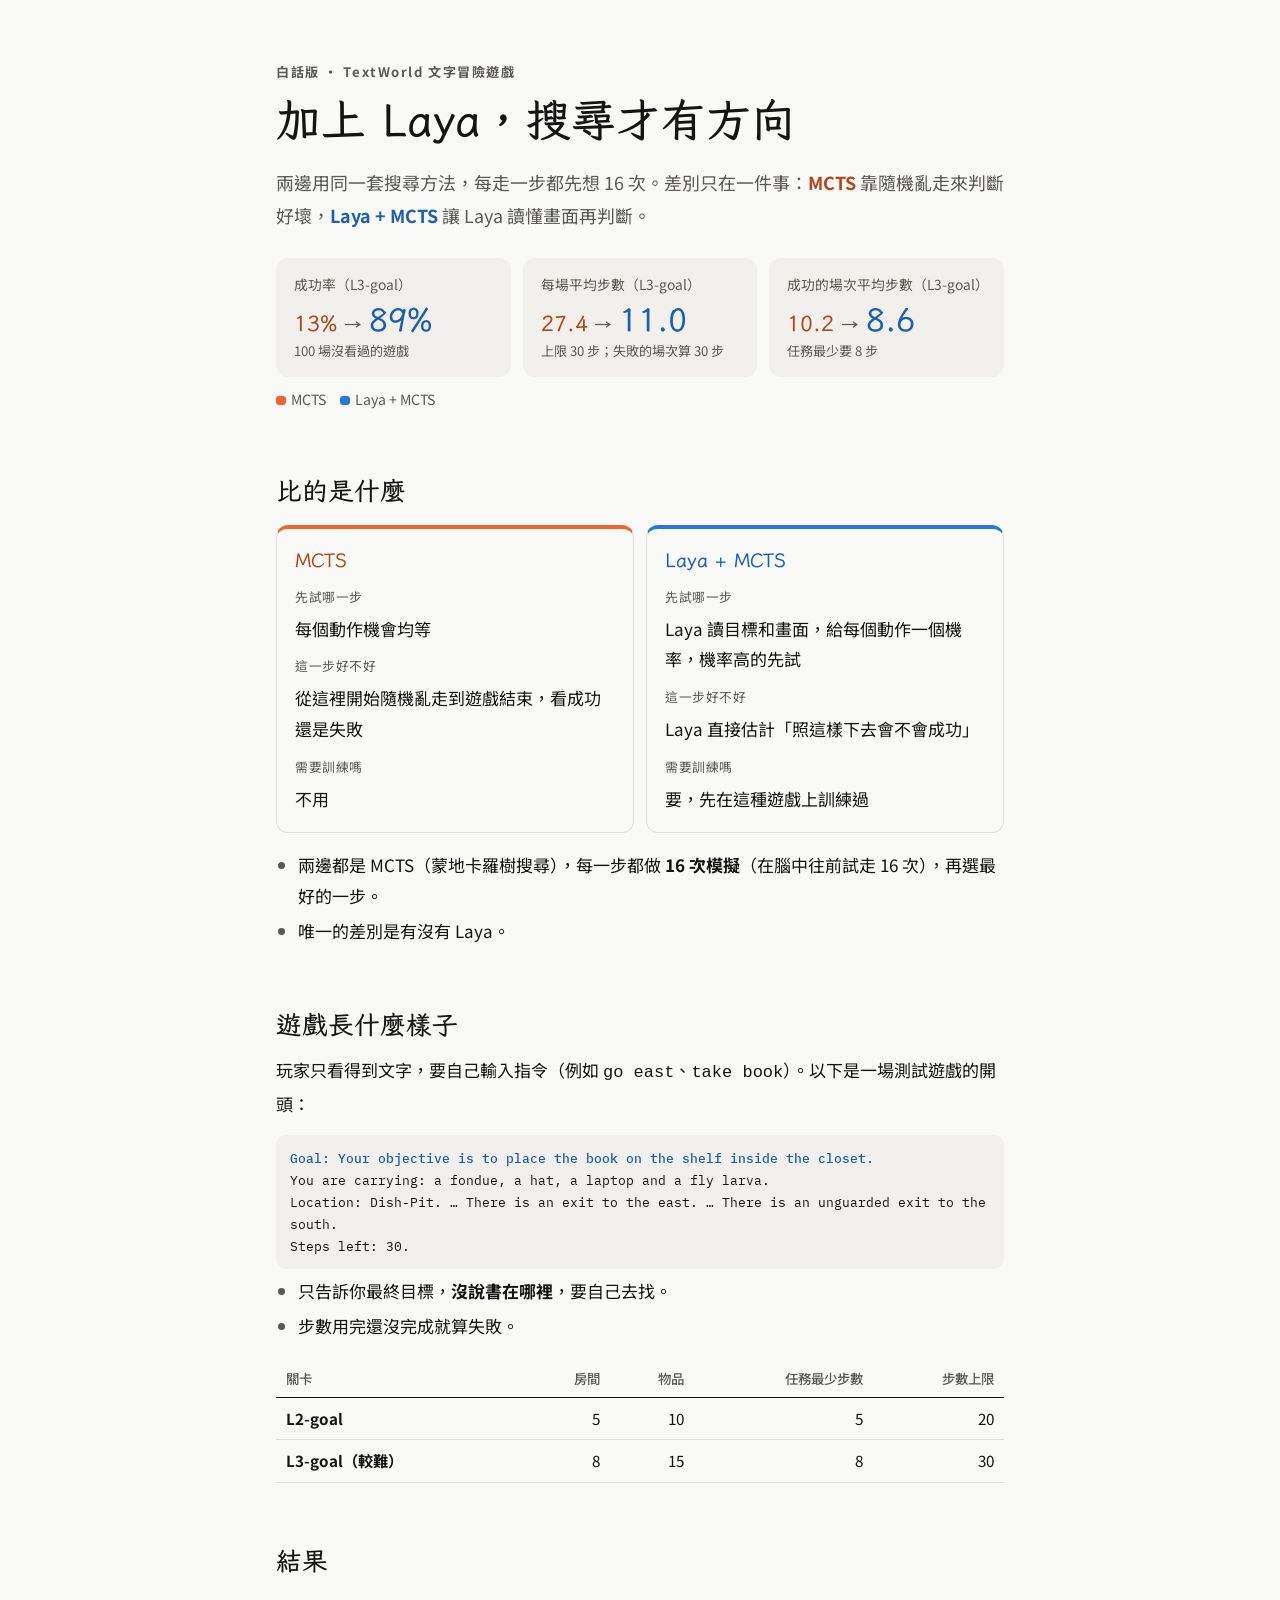
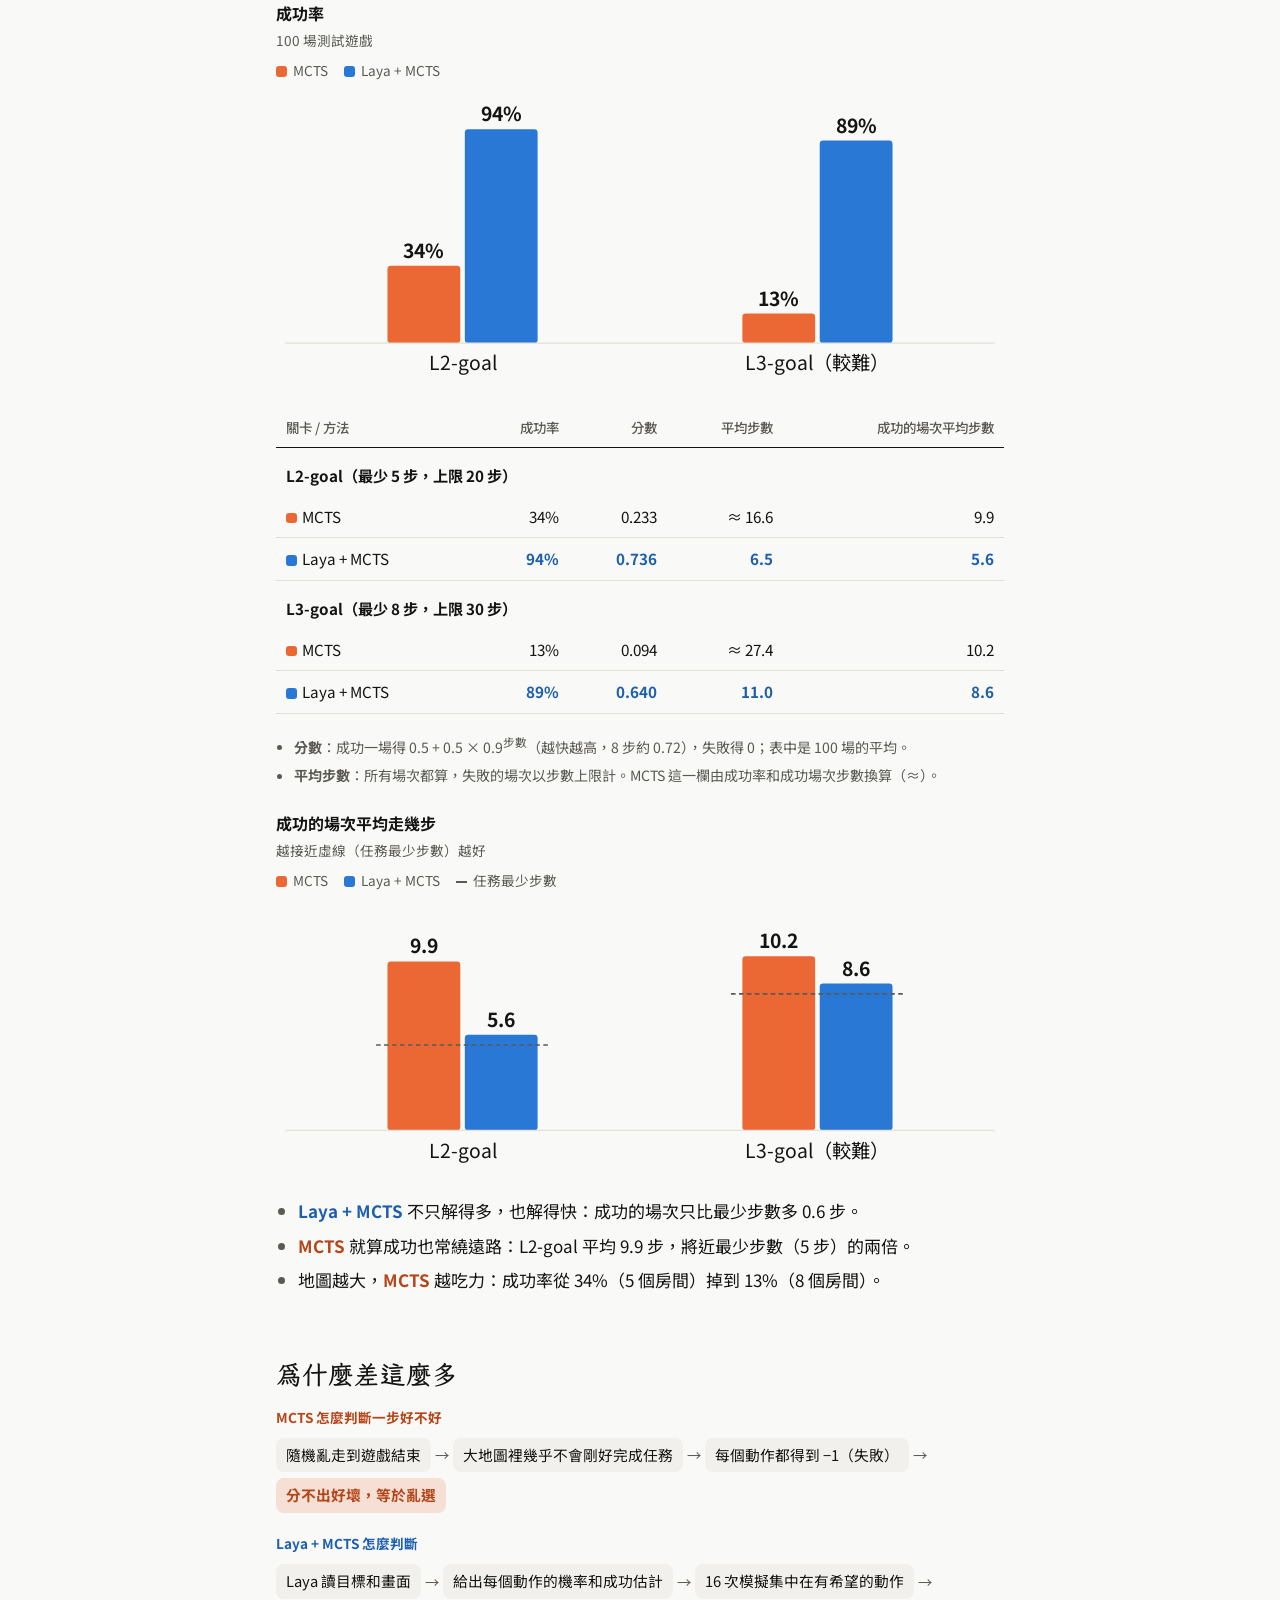
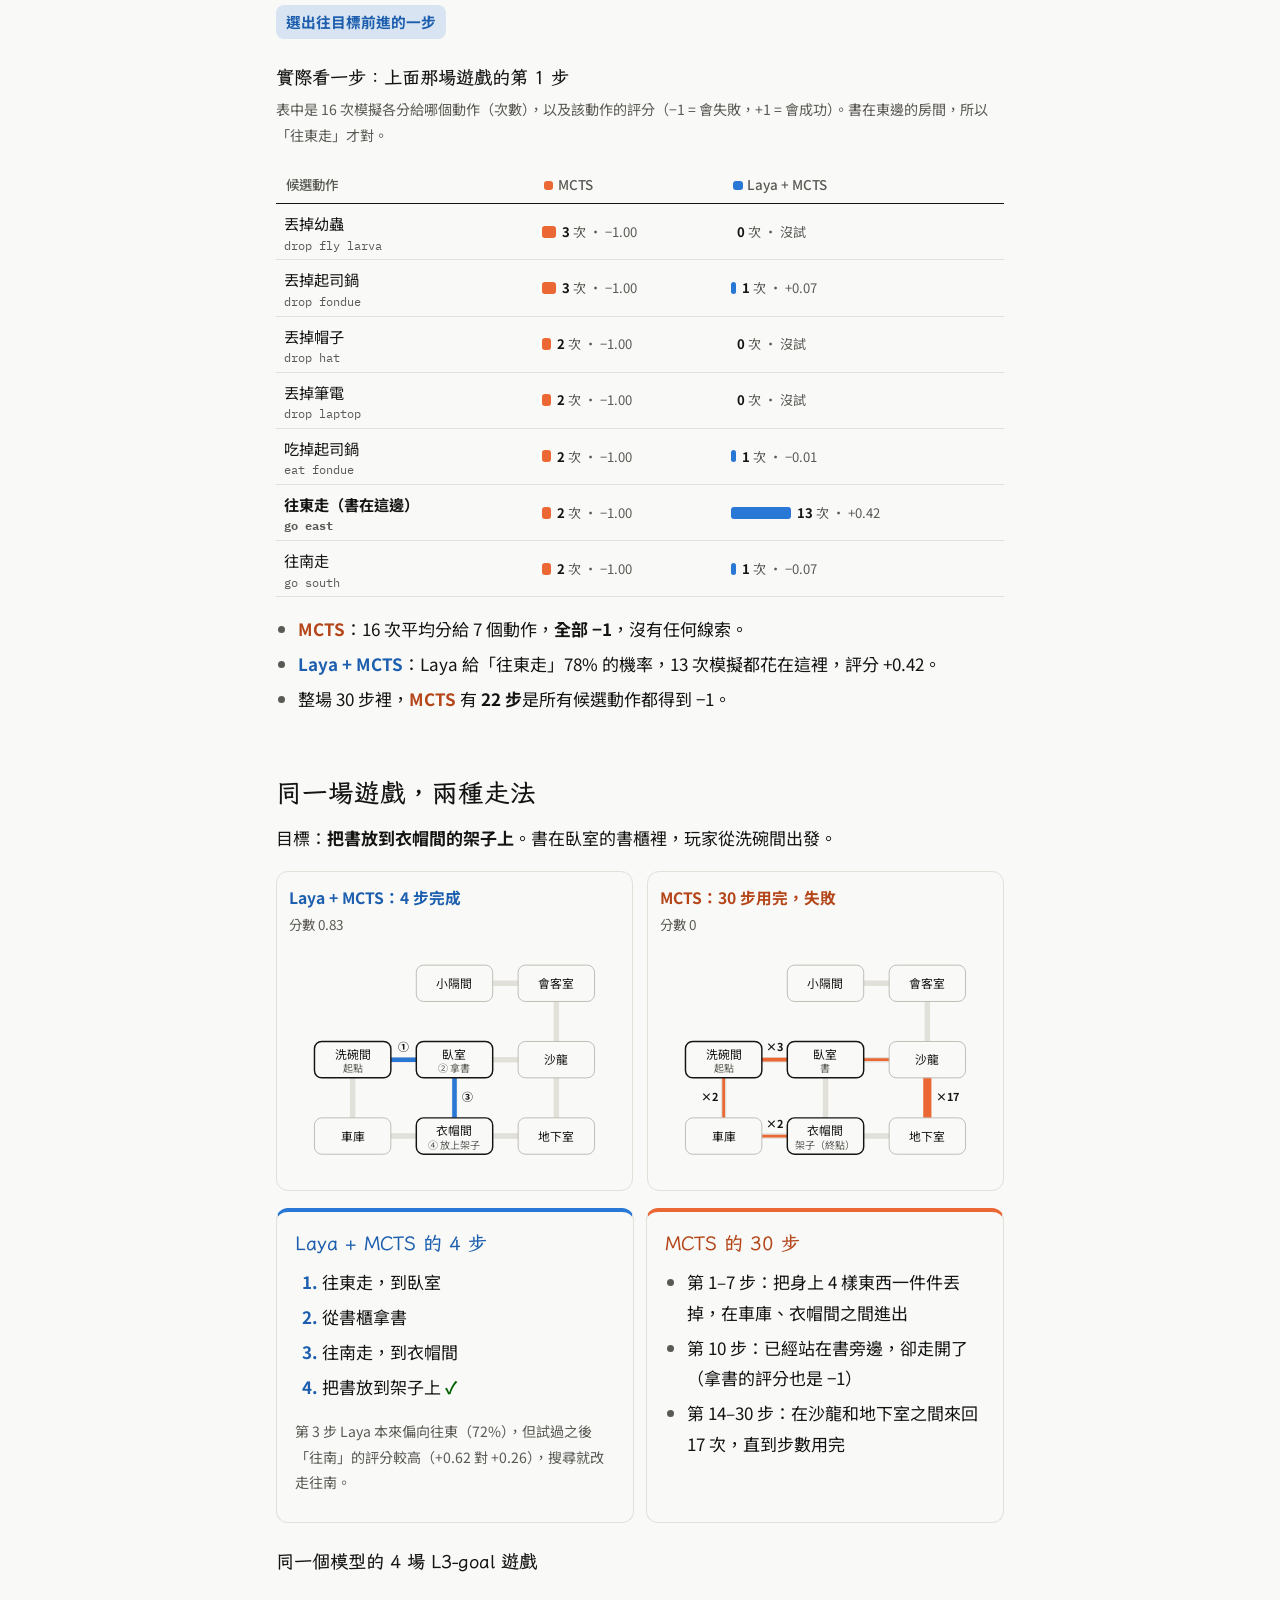
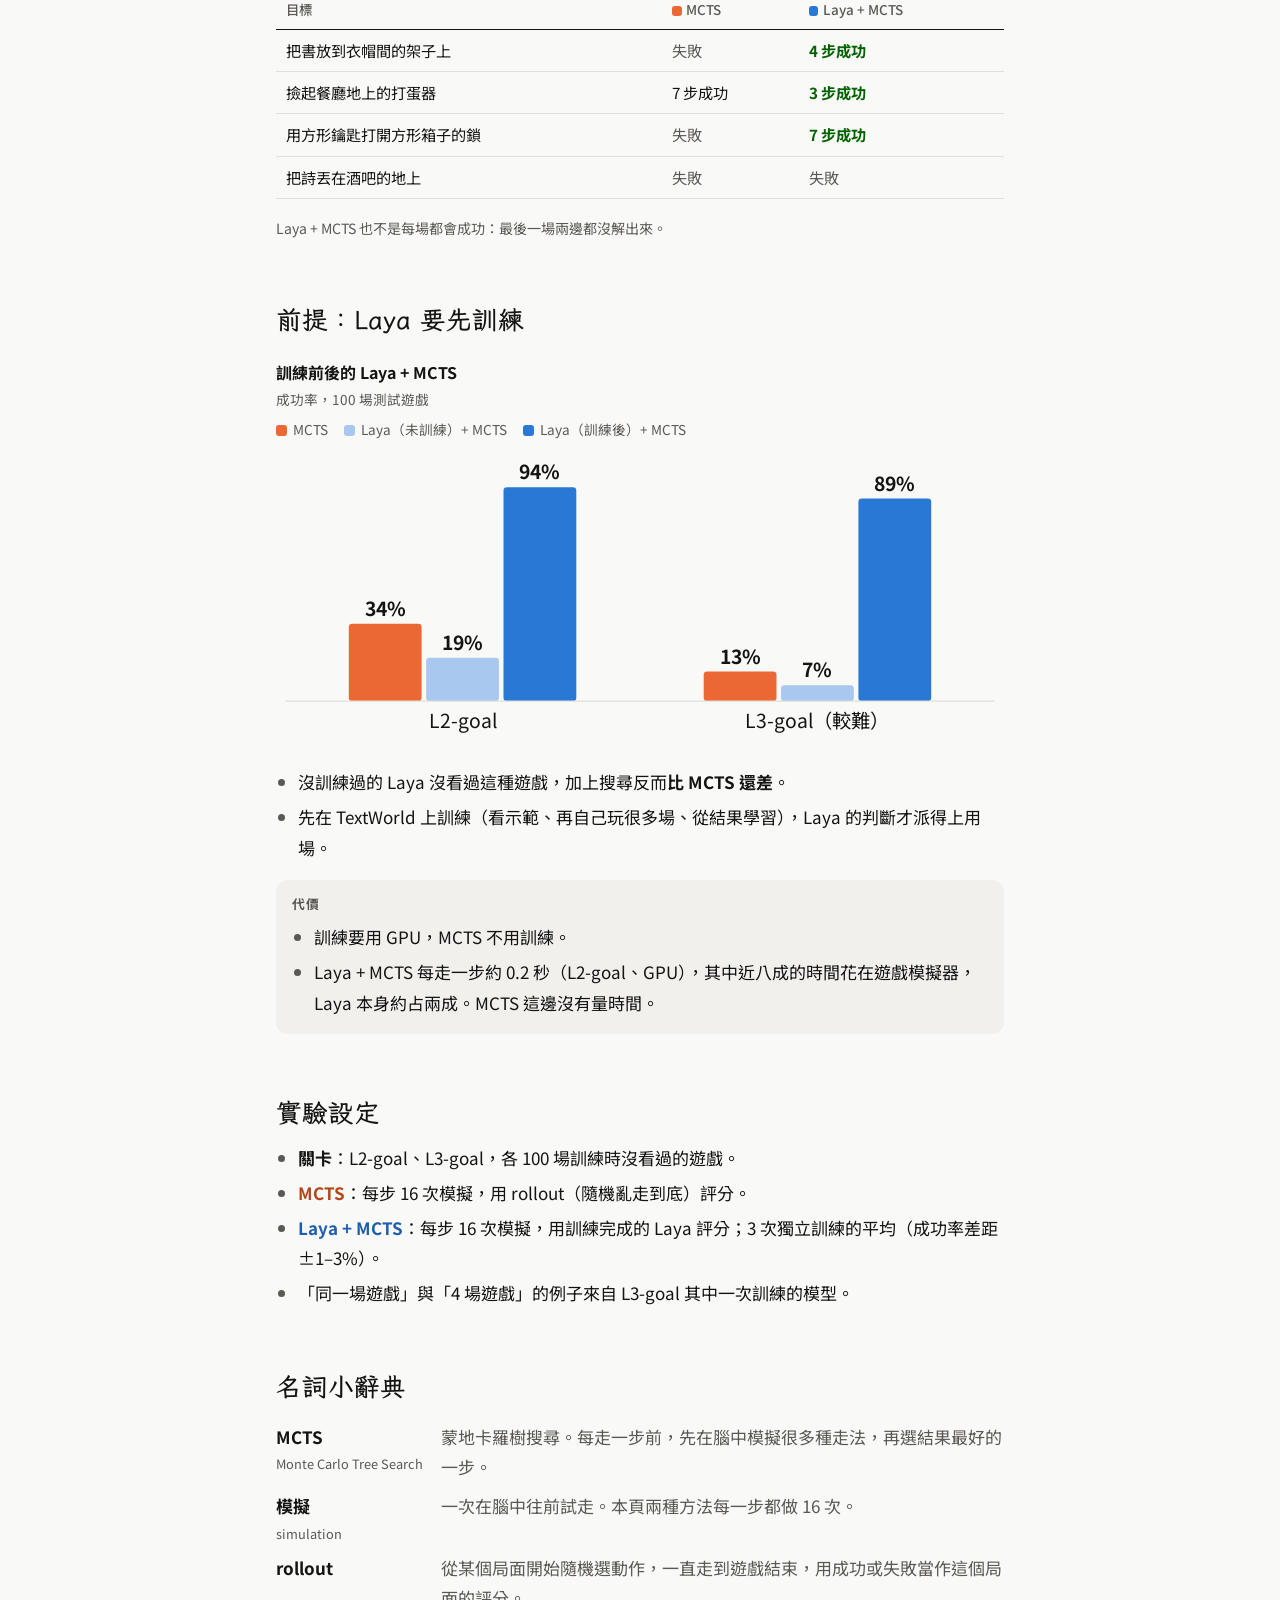
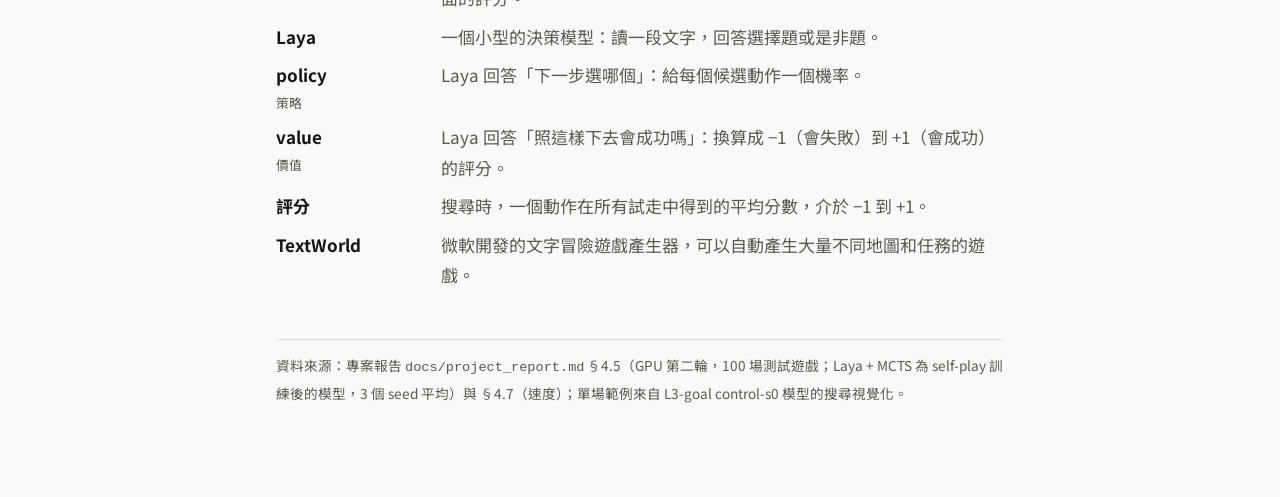
==== docs/report_laya_vs_mcts.html @ 6ad6eefe "Add plain-language HTML report comparing Laya + MCTS with rollout MCTS Co-Authored-By: Claude Opus 5" ====
<!doctype html>
<html lang="zh-Hant">
<head>
<meta charset="utf-8">
<meta name="viewport" content="width=device-width, initial-scale=1, viewport-fit=cover">
</head>
<body>
<title>Laya + MCTS 對 MCTS</title>
<link rel="preconnect" href="https://fonts.googleapis.com">
<link rel="preconnect" href="https://fonts.gstatic.com" crossorigin>
<link rel="stylesheet" href="https://fonts.googleapis.com/css2?family=LXGW+WenKai+TC:wght@400;700&family=Noto+Sans+TC:wght@400;500;700&family=IBM+Plex+Mono:wght@400;500&display=swap">
<style>
/* Layout: one reading column; every section leads with a chart, table or diagram, text kept to short bullets.
   Blue = Laya + MCTS, orange = MCTS (same pairing as the search visualization). */
:root {
  --bg: #f9f9f7;
  --surface: #f1f0ec;
  --fg: #141413;
  --muted: #5a5954;
  --line: #e1e0d9;
  --laya: #2a78d6;
  --laya-ink: #1d5fae;
  --laya-soft: #a9c8ef;
  --mcts: #eb6834;
  --mcts-ink: #b4461a;
  --ctx: #b9b8b0;
  --good: #006300;
  --font-display: "LXGW WenKai TC", "Noto Serif TC", "PingFang TC", serif;
  --font-body: "Noto Sans TC", "PingFang TC", "Microsoft JhengHei", system-ui, sans-serif;
  --font-mono: "IBM Plex Mono", ui-monospace, Menlo, Consolas, monospace;
}
@media (prefers-color-scheme: dark) {
  :root:not([data-theme="light"]) {
    --bg: #121211; --surface: #1d1d1b; --fg: #f2f1ec; --muted: #aeada5; --line: #2e2e2b;
    --laya: #3987e5; --laya-ink: #7fb2f2; --laya-soft: #2d4f7a; --mcts: #d95926; --mcts-ink: #f0905f;
    --ctx: #55544f; --good: #3fbf3f; color-scheme: dark;
  }
}
:root[data-theme="dark"] {
  --bg: #121211; --surface: #1d1d1b; --fg: #f2f1ec; --muted: #aeada5; --line: #2e2e2b;
  --laya: #3987e5; --laya-ink: #7fb2f2; --laya-soft: #2d4f7a; --mcts: #d95926; --mcts-ink: #f0905f;
  --ctx: #55544f; --good: #3fbf3f; color-scheme: dark;
}
* { box-sizing: border-box; }
body { background: var(--bg); color: var(--fg); font-family: var(--font-body); font-size: 17px; line-height: 1.8; }
.wrap { max-width: 48rem; margin: 0 auto; padding-inline: 20px; padding-block: 52px 88px; }
h1, h2, h3 { font-family: var(--font-display); text-wrap: balance; line-height: 1.35; font-weight: 700; }
h1 { font-size: clamp(2rem, 6vw, 2.8rem); margin: 0 0 .35em; }
h2 { font-size: 1.6rem; margin: 2.4em 0 .5em; }
h3 { font-size: 1.15rem; margin: 1.4em 0 .4em; }
p { margin: 0 0 .9em; }
ul { margin: .4em 0 1em; padding-left: 1.3em; }
li { margin: .25em 0; }
li::marker { color: var(--muted); }
.kicker { font-size: .82rem; letter-spacing: .12em; color: var(--muted); font-weight: 700; margin-bottom: .5em; }
.lede { font-size: 1.12rem; color: var(--muted); }
.L { color: var(--laya-ink); font-weight: 700; }
.M { color: var(--mcts-ink); font-weight: 700; }
.dot { display: inline-block; width: .7em; height: .7em; border-radius: 3px; margin-right: .35em; vertical-align: -.02em; }
.dot.l { background: var(--laya); } .dot.m { background: var(--mcts); }
.small { font-size: .88rem; color: var(--muted); }

/* headline tiles */
.tiles { display: grid; gap: 12px; grid-template-columns: repeat(auto-fit, minmax(13rem, 1fr)); margin: 1.6em 0 .6em; }
.tile { background: var(--surface); border-radius: 12px; padding: 14px 18px; min-width: 0; }
.tile .lbl { font-size: .86rem; color: var(--muted); }
.tile .ft { display: flex; align-items: baseline; gap: .4em; flex-wrap: wrap; font-family: var(--font-display); font-weight: 700; font-variant-numeric: tabular-nums; line-height: 1.25; margin-top: .15em; }
.tile .ft .from { font-size: 1.35rem; color: var(--mcts-ink); }
.tile .ft .arr { color: var(--muted); font-size: 1.1rem; }
.tile .ft .to { font-size: 2rem; color: var(--laya-ink); }
.tile .hint { font-size: .82rem; color: var(--muted); }

/* setup: two side-by-side cards */
.vs { display: grid; gap: 12px; grid-template-columns: repeat(auto-fit, minmax(16rem, 1fr)); margin: 1em 0; }
.vs > div { border: 1px solid var(--line); border-radius: 12px; padding: 14px 18px; min-width: 0; }
.vs .name { font-family: var(--font-display); font-size: 1.2rem; font-weight: 700; }
.vs .m .name { color: var(--mcts-ink); } .vs .l .name { color: var(--laya-ink); }
.vs .m { border-top: 4px solid var(--mcts); } .vs .l { border-top: 4px solid var(--laya); }
.vs dl { margin: .4em 0 0; display: grid; gap: 6px; }
.vs dt { font-size: .8rem; color: var(--muted); letter-spacing: .04em; }
.vs dd { margin: 0 0 4px; }

/* flow diagrams */
.flow { display: flex; flex-wrap: wrap; align-items: center; gap: 6px 4px; margin: .5em 0 1.1em; }
.flow .b { border-radius: 8px; padding: 4px 10px; font-size: .92rem; background: var(--surface); }
.flow .x { color: var(--muted); font-size: .9rem; }
.flow.m .b.end { background: color-mix(in srgb, var(--mcts) 18%, var(--bg)); color: var(--mcts-ink); font-weight: 700; }
.flow.l .b.end { background: color-mix(in srgb, var(--laya) 16%, var(--bg)); color: var(--laya-ink); font-weight: 700; }
.flowlbl { font-size: .85rem; font-weight: 700; margin-top: .6em; }

/* game screen */
.screen { font-family: var(--font-mono); font-size: .84rem; line-height: 1.65; background: var(--surface); border-radius: 10px; padding: 12px 14px; overflow-x: auto; white-space: pre-wrap; }
.screen .g { color: var(--laya-ink); font-weight: 500; }

/* tables */
.tbl { overflow-x: auto; margin: 1em 0; }
table { border-collapse: collapse; width: 100%; font-size: .95rem; font-variant-numeric: tabular-nums; }
th, td { text-align: left; padding: 7px 10px; border-bottom: 1px solid var(--line); vertical-align: middle; }
th { color: var(--muted); font-weight: 500; font-size: .84rem; border-bottom-color: var(--fg); white-space: nowrap; }
td.num, th.num { text-align: right; white-space: nowrap; }
td.lvl { font-weight: 700; white-space: nowrap; }
tr.l td.num { color: var(--laya-ink); font-weight: 700; }
tr.grp td { border-bottom: none; padding-top: 14px; }
.ok { color: var(--good); font-weight: 700; } .no { color: var(--muted); }

/* visit table (inline bars) */
.visits td { padding: 6px 8px; }
.visits .act { min-width: 6.5em; }
.visits .act small { color: var(--muted); font-family: var(--font-mono); font-size: .76rem; display: block; line-height: 1.3; }
.visits tr.hit td.act { font-weight: 700; }
.bar { display: flex; align-items: center; gap: 6px; }
.bar i { display: block; height: 12px; border-radius: 3px; flex: none; }
.bar.m i { background: var(--mcts); } .bar.l i { background: var(--laya); }
.bar span { font-size: .82rem; color: var(--muted); white-space: nowrap; font-variant-numeric: tabular-nums; }
.bar span b { color: var(--fg); }

/* maps */
.maps { display: grid; gap: 14px; grid-template-columns: repeat(auto-fit, minmax(17rem, 1fr)); margin: 1em 0; }
.maps figure { margin: 0; border: 1px solid var(--line); border-radius: 12px; padding: 12px 12px 6px; min-width: 0; }
.maps figcaption { font-weight: 700; font-size: .98rem; }
.maps figcaption small { display: block; font-weight: 400; color: var(--muted); font-size: .84rem; }
.maps svg { width: 100%; height: auto; display: block; }
.maps text { font-family: var(--font-body); font-size: 13px; fill: var(--fg); }
.maps text.tag { font-size: 11px; fill: var(--muted); }
.maps text.cnt { font-size: 12px; font-weight: 700; }
ol.moves { margin: .4em 0 1em; padding-left: 1.6em; }
ol.moves li::marker { color: var(--laya-ink); font-weight: 700; }

/* charts */
.chart { margin: 1.2em 0 1.6em; }
.chart .ttl { font-weight: 700; font-size: 1rem; }
.chart .sub { font-size: .85rem; color: var(--muted); }
.legend { display: flex; flex-wrap: wrap; gap: 4px 16px; font-size: .85rem; color: var(--muted); margin: .45em 0 .2em; }
.legend i { display: inline-block; width: 11px; height: 11px; border-radius: 3px; margin-right: 6px; vertical-align: -1px; }
.chart svg { width: 100%; height: auto; display: block; }
.chart text { font-family: var(--font-body); font-size: 15px; fill: var(--muted); }
.chart text.val { fill: var(--fg); font-weight: 700; text-anchor: middle; font-size: 17px; }
.chart text.cat { text-anchor: middle; font-size: 17px; fill: var(--fg); }
.chart .axis { stroke: var(--line); stroke-width: 1; }
.chart .ref { stroke: var(--muted); stroke-width: 1.5; stroke-dasharray: 4 3; }

.callout { background: var(--surface); border-radius: 12px; padding: 12px 16px; margin: 1em 0; }
.callout p:last-child, .callout ul:last-child { margin-bottom: 0; }
.callout .tag { font-size: .8rem; font-weight: 700; letter-spacing: .08em; color: var(--muted); }

dl.gloss { display: grid; grid-template-columns: minmax(7rem, max-content) 1fr; gap: 8px 18px; margin: 1em 0; }
dl.gloss dt { font-weight: 700; }
dl.gloss dt small { display: block; font-weight: 400; color: var(--muted); font-size: .8rem; }
dl.gloss dd { margin: 0; color: var(--muted); }
@media (max-width: 520px) { dl.gloss { grid-template-columns: 1fr; gap: 2px; } dl.gloss dd { margin-bottom: 10px; } body { font-size: 16px; } }
footer { margin-top: 3.5em; font-size: .85rem; color: var(--muted); border-top: 1px solid var(--line); padding-top: 1em; }
a { color: var(--laya-ink); }
:focus-visible { outline: 2px solid var(--laya); outline-offset: 2px; }
</style>

<div class="wrap">
<header>
  <div class="kicker">白話版 · TextWorld 文字冒險遊戲</div>
  <h1>加上 Laya，搜尋才有方向</h1>
  <p class="lede">兩邊用同一套搜尋方法，每走一步都先想 16 次。差別只在一件事：<span class="M">MCTS</span> 靠隨機亂走來判斷好壞，<span class="L">Laya + MCTS</span> 讓 Laya 讀懂畫面再判斷。</p>
  <div class="tiles" aria-label="最難關卡 L3-goal 的結果">
    <div class="tile"><div class="lbl">成功率（L3-goal）</div><div class="ft"><span class="from">13%</span><span class="arr">→</span><span class="to">89%</span></div><div class="hint">100 場沒看過的遊戲</div></div>
    <div class="tile"><div class="lbl">每場平均步數（L3-goal）</div><div class="ft"><span class="from">27.4</span><span class="arr">→</span><span class="to">11.0</span></div><div class="hint">上限 30 步；失敗的場次算 30 步</div></div>
    <div class="tile"><div class="lbl">成功的場次平均步數（L3-goal）</div><div class="ft"><span class="from">10.2</span><span class="arr">→</span><span class="to">8.6</span></div><div class="hint">任務最少要 8 步</div></div>
  </div>
  <p class="small"><span class="dot m"></span>MCTS　<span class="dot l"></span>Laya + MCTS</p>
</header>

<section>
  <h2>比的是什麼</h2>
  <div class="vs">
    <div class="m">
      <div class="name">MCTS</div>
      <dl>
        <dt>先試哪一步</dt><dd>每個動作機會均等</dd>
        <dt>這一步好不好</dt><dd>從這裡開始隨機亂走到遊戲結束，看成功還是失敗</dd>
        <dt>需要訓練嗎</dt><dd>不用</dd>
      </dl>
    </div>
    <div class="l">
      <div class="name">Laya + MCTS</div>
      <dl>
        <dt>先試哪一步</dt><dd>Laya 讀目標和畫面，給每個動作一個機率，機率高的先試</dd>
        <dt>這一步好不好</dt><dd>Laya 直接估計「照這樣下去會不會成功」</dd>
        <dt>需要訓練嗎</dt><dd>要，先在這種遊戲上訓練過</dd>
      </dl>
    </div>
  </div>
  <ul>
    <li>兩邊都是 MCTS（蒙地卡羅樹搜尋），每一步都做 <b>16 次模擬</b>（在腦中往前試走 16 次），再選最好的一步。</li>
    <li>唯一的差別是有沒有 Laya。</li>
  </ul>
</section>

<section>
  <h2>遊戲長什麼樣子</h2>
  <p>玩家只看得到文字，要自己輸入指令（例如 <code>go east</code>、<code>take book</code>）。以下是一場測試遊戲的開頭：</p>
  <div class="screen"><span class="g">Goal: Your objective is to place the book on the shelf inside the closet.</span>
You are carrying: a fondue, a hat, a laptop and a fly larva.
Location: Dish-Pit. … There is an exit to the east. … There is an unguarded exit to the south.
Steps left: 30.</div>
  <ul>
    <li>只告訴你最終目標，<b>沒說書在哪裡</b>，要自己去找。</li>
    <li>步數用完還沒完成就算失敗。</li>
  </ul>
  <div class="tbl">
    <table>
      <thead><tr><th>關卡</th><th class="num">房間</th><th class="num">物品</th><th class="num">任務最少步數</th><th class="num">步數上限</th></tr></thead>
      <tbody>
        <tr><td class="lvl">L2-goal</td><td class="num">5</td><td class="num">10</td><td class="num">5</td><td class="num">20</td></tr>
        <tr><td class="lvl">L3-goal（較難）</td><td class="num">8</td><td class="num">15</td><td class="num">8</td><td class="num">30</td></tr>
      </tbody>
    </table>
  </div>
</section>

<section>
  <h2>結果</h2>
  <div class="chart" id="c-success"></div>
  <div class="tbl">
    <table>
      <thead><tr><th>關卡 / 方法</th><th class="num">成功率</th><th class="num">分數</th><th class="num">平均步數</th><th class="num">成功的場次平均步數</th></tr></thead>
      <tbody>
        <tr class="grp"><td class="lvl" colspan="5">L2-goal（最少 5 步，上限 20 步）</td></tr>
        <tr><td><span class="dot m"></span>MCTS</td><td class="num">34%</td><td class="num">0.233</td><td class="num">≈ 16.6</td><td class="num">9.9</td></tr>
        <tr class="l"><td><span class="dot l"></span>Laya + MCTS</td><td class="num">94%</td><td class="num">0.736</td><td class="num">6.5</td><td class="num">5.6</td></tr>
        <tr class="grp"><td class="lvl" colspan="5">L3-goal（最少 8 步，上限 30 步）</td></tr>
        <tr><td><span class="dot m"></span>MCTS</td><td class="num">13%</td><td class="num">0.094</td><td class="num">≈ 27.4</td><td class="num">10.2</td></tr>
        <tr class="l"><td><span class="dot l"></span>Laya + MCTS</td><td class="num">89%</td><td class="num">0.640</td><td class="num">11.0</td><td class="num">8.6</td></tr>
      </tbody>
    </table>
  </div>
  <ul class="small">
    <li><b>分數</b>：成功一場得 0.5 + 0.5 × 0.9<sup>步數</sup>（越快越高，8 步約 0.72），失敗得 0；表中是 100 場的平均。</li>
    <li><b>平均步數</b>：所有場次都算，失敗的場次以步數上限計。MCTS 這一欄由成功率和成功場次步數換算（≈）。</li>
  </ul>
  <div class="chart" id="c-moves"></div>
  <ul>
    <li><span class="L">Laya + MCTS</span> 不只解得多，也解得快：成功的場次只比最少步數多 0.6 步。</li>
    <li><span class="M">MCTS</span> 就算成功也常繞遠路：L2-goal 平均 9.9 步，將近最少步數（5 步）的兩倍。</li>
    <li>地圖越大，<span class="M">MCTS</span> 越吃力：成功率從 34%（5 個房間）掉到 13%（8 個房間）。</li>
  </ul>
</section>

<section>
  <h2>為什麼差這麼多</h2>
  <div class="flowlbl M">MCTS 怎麼判斷一步好不好</div>
  <div class="flow m" aria-label="MCTS 的判斷流程">
    <span class="b">隨機亂走到遊戲結束</span><span class="x">→</span>
    <span class="b">大地圖裡幾乎不會剛好完成任務</span><span class="x">→</span>
    <span class="b">每個動作都得到 −1（失敗）</span><span class="x">→</span>
    <span class="b end">分不出好壞，等於亂選</span>
  </div>
  <div class="flowlbl L">Laya + MCTS 怎麼判斷</div>
  <div class="flow l" aria-label="Laya + MCTS 的判斷流程">
    <span class="b">Laya 讀目標和畫面</span><span class="x">→</span>
    <span class="b">給出每個動作的機率和成功估計</span><span class="x">→</span>
    <span class="b">16 次模擬集中在有希望的動作</span><span class="x">→</span>
    <span class="b end">選出往目標前進的一步</span>
  </div>

  <h3>實際看一步：上面那場遊戲的第 1 步</h3>
  <p class="small">表中是 16 次模擬各分給哪個動作（次數），以及該動作的評分（−1 = 會失敗，+1 = 會成功）。書在東邊的房間，所以「往東走」才對。</p>
  <div class="tbl">
    <table class="visits">
      <thead><tr><th>候選動作</th><th><span class="dot m"></span>MCTS</th><th><span class="dot l"></span>Laya + MCTS</th></tr></thead>
      <tbody id="visit-rows"></tbody>
    </table>
  </div>
  <ul>
    <li><span class="M">MCTS</span>：16 次平均分給 7 個動作，<b>全部 −1</b>，沒有任何線索。</li>
    <li><span class="L">Laya + MCTS</span>：Laya 給「往東走」78% 的機率，13 次模擬都花在這裡，評分 +0.42。</li>
    <li>整場 30 步裡，<span class="M">MCTS</span> 有 <b>22 步</b>是所有候選動作都得到 −1。</li>
  </ul>
</section>

<section>
  <h2>同一場遊戲，兩種走法</h2>
  <p>目標：<b>把書放到衣帽間的架子上</b>。書在臥室的書櫃裡，玩家從洗碗間出發。</p>
  <div class="maps">
    <figure>
      <figcaption class="L">Laya + MCTS：4 步完成<small>分數 0.83</small></figcaption>
      <div id="map-laya"></div>
    </figure>
    <figure>
      <figcaption class="M">MCTS：30 步用完，失敗<small>分數 0</small></figcaption>
      <div id="map-mcts"></div>
    </figure>
  </div>
  <div class="vs">
    <div class="l">
      <div class="name">Laya + MCTS 的 4 步</div>
      <ol class="moves">
        <li>往東走，到臥室</li>
        <li>從書櫃拿書</li>
        <li>往南走，到衣帽間</li>
        <li>把書放到架子上 <span class="ok">✓</span></li>
      </ol>
      <p class="small">第 3 步 Laya 本來偏向往東（72%），但試過之後「往南」的評分較高（+0.62 對 +0.26），搜尋就改走往南。</p>
    </div>
    <div class="m">
      <div class="name">MCTS 的 30 步</div>
      <ul>
        <li>第 1–7 步：把身上 4 樣東西一件件丟掉，在車庫、衣帽間之間進出</li>
        <li>第 10 步：已經站在書旁邊，卻走開了（拿書的評分也是 −1）</li>
        <li>第 14–30 步：在沙龍和地下室之間來回 17 次，直到步數用完</li>
      </ul>
    </div>
  </div>

  <h3>同一個模型的 4 場 L3-goal 遊戲</h3>
  <div class="tbl">
    <table>
      <thead><tr><th>目標</th><th><span class="dot m"></span>MCTS</th><th><span class="dot l"></span>Laya + MCTS</th></tr></thead>
      <tbody>
        <tr><td>把書放到衣帽間的架子上</td><td class="no">失敗</td><td class="ok">4 步成功</td></tr>
        <tr><td>撿起餐廳地上的打蛋器</td><td>7 步成功</td><td class="ok">3 步成功</td></tr>
        <tr><td>用方形鑰匙打開方形箱子的鎖</td><td class="no">失敗</td><td class="ok">7 步成功</td></tr>
        <tr><td>把詩丟在酒吧的地上</td><td class="no">失敗</td><td class="no">失敗</td></tr>
      </tbody>
    </table>
  </div>
  <p class="small">Laya + MCTS 也不是每場都會成功：最後一場兩邊都沒解出來。</p>
</section>

<section>
  <h2>前提：Laya 要先訓練</h2>
  <div class="chart" id="c-train"></div>
  <ul>
    <li>沒訓練過的 Laya 沒看過這種遊戲，加上搜尋反而<b>比 MCTS 還差</b>。</li>
    <li>先在 TextWorld 上訓練（看示範、再自己玩很多場、從結果學習），Laya 的判斷才派得上用場。</li>
  </ul>
  <div class="callout">
    <div class="tag">代價</div>
    <ul>
      <li>訓練要用 GPU，MCTS 不用訓練。</li>
      <li>Laya + MCTS 每走一步約 0.2 秒（L2-goal、GPU），其中近八成的時間花在遊戲模擬器，Laya 本身約占兩成。MCTS 這邊沒有量時間。</li>
    </ul>
  </div>
</section>

<section>
  <h2>實驗設定</h2>
  <ul>
    <li><b>關卡</b>：L2-goal、L3-goal，各 100 場訓練時沒看過的遊戲。</li>
    <li><span class="M">MCTS</span>：每步 16 次模擬，用 rollout（隨機亂走到底）評分。</li>
    <li><span class="L">Laya + MCTS</span>：每步 16 次模擬，用訓練完成的 Laya 評分；3 次獨立訓練的平均（成功率差距 ±1–3%）。</li>
    <li>「同一場遊戲」與「4 場遊戲」的例子來自 L3-goal 其中一次訓練的模型。</li>
  </ul>
</section>

<section>
  <h2>名詞小辭典</h2>
  <dl class="gloss">
    <dt>MCTS<small>Monte Carlo Tree Search</small></dt><dd>蒙地卡羅樹搜尋。每走一步前，先在腦中模擬很多種走法，再選結果最好的一步。</dd>
    <dt>模擬<small>simulation</small></dt><dd>一次在腦中往前試走。本頁兩種方法每一步都做 16 次。</dd>
    <dt>rollout</dt><dd>從某個局面開始隨機選動作，一直走到遊戲結束，用成功或失敗當作這個局面的評分。</dd>
    <dt>Laya</dt><dd>一個小型的決策模型：讀一段文字，回答選擇題或是非題。</dd>
    <dt>policy<small>策略</small></dt><dd>Laya 回答「下一步選哪個」：給每個候選動作一個機率。</dd>
    <dt>value<small>價值</small></dt><dd>Laya 回答「照這樣下去會成功嗎」：換算成 −1（會失敗）到 +1（會成功）的評分。</dd>
    <dt>評分</dt><dd>搜尋時，一個動作在所有試走中得到的平均分數，介於 −1 到 +1。</dd>
    <dt>TextWorld</dt><dd>微軟開發的文字冒險遊戲產生器，可以自動產生大量不同地圖和任務的遊戲。</dd>
  </dl>
</section>

<footer>
  資料來源：專案報告 <code>docs/project_report.md</code> §4.5（GPU 第二輪，100 場測試遊戲；Laya + MCTS 為 self-play 訓練後的模型，3 個 seed 平均）與 §4.7（速度）；單場範例來自 L3-goal control-s0 模型的搜尋視覺化。
</footer>
</div>

<script>
const css = n => getComputedStyle(document.documentElement).getPropertyValue(n).trim();
function barChart(id, cfg) {
  const el = document.getElementById(id);
  const W = 640, H = cfg.h || 260, padL = 8, padR = 8, padT = 26, padB = 34;
  const max = cfg.max;
  const y = v => padT + (max - v) / max * (H - padT - padB);
  const gW = (W - padL - padR) / cfg.groups.length, n = cfg.series.length, gap = 4;
  const bw = Math.min(64, (gW * 0.72 - (n - 1) * gap) / n);
  let s = `<svg viewBox="0 0 ${W} ${H}" role="img" aria-label="${cfg.title}">`;
  cfg.groups.forEach((g, gi) => {
    const total = n * bw + (n - 1) * gap, x0 = padL + gi * gW + (gW - total) / 2;
    cfg.series.forEach((se, si) => {
      const v = se.values[gi], x = x0 + si * (bw + gap), y1 = y(v);
      s += `<rect x="${x}" y="${y1}" width="${bw}" height="${Math.max(y(0) - y1, 1)}" rx="3" fill="var(${se.color})"><title>${g}・${se.name}：${cfg.fmt(v)}</title></rect>`;
      s += `<text class="val" x="${x + bw / 2}" y="${y1 - 7}">${cfg.fmt(v)}</text>`;
    });
    if (cfg.ref) {
      const r = cfg.ref.values[gi], ry = y(r);
      s += `<line class="ref" x1="${x0 - 10}" x2="${x0 + total + 10}" y1="${ry}" y2="${ry}"><title>${g}・${cfg.ref.name}：${r}</title></line>`;
    }
    s += `<text class="cat" x="${padL + gi * gW + gW / 2}" y="${H - 10}">${g}</text>`;
  });
  s += `<line class="axis" x1="${padL}" x2="${W - padR}" y1="${y(0)}" y2="${y(0)}"/></svg>`;
  let legend = cfg.series.map(se => `<span><i style="background:var(${se.color})"></i>${se.name}</span>`).join("");
  if (cfg.ref) legend += `<span><i style="background:none;border-top:2px dashed var(--muted);height:0;border-radius:0;vertical-align:3px"></i>${cfg.ref.name}</span>`;
  el.innerHTML = `<div class="ttl">${cfg.title}</div>${cfg.sub ? `<div class="sub">${cfg.sub}</div>` : ""}<div class="legend">${legend}</div>${s}`;
}
const pct = v => Math.round(v * 100) + "%";
barChart("c-success", {
  title: "成功率", sub: "100 場測試遊戲",
  groups: ["L2-goal", "L3-goal（較難）"], max: 1, fmt: pct,
  series: [
    { name: "MCTS", color: "--mcts", values: [0.34, 0.13] },
    { name: "Laya + MCTS", color: "--laya", values: [0.94, 0.89] },
  ],
});
barChart("c-moves", {
  title: "成功的場次平均走幾步", sub: "越接近虛線（任務最少步數）越好",
  groups: ["L2-goal", "L3-goal（較難）"], max: 12, fmt: v => v.toFixed(1), h: 240,
  series: [
    { name: "MCTS", color: "--mcts", values: [9.9, 10.2] },
    { name: "Laya + MCTS", color: "--laya", values: [5.6, 8.6] },
  ],
  ref: { name: "任務最少步數", values: [5, 8] },
});
barChart("c-train", {
  title: "訓練前後的 Laya + MCTS", sub: "成功率，100 場測試遊戲",
  groups: ["L2-goal", "L3-goal（較難）"], max: 1, fmt: pct,
  series: [
    { name: "MCTS", color: "--mcts", values: [0.34, 0.13] },
    { name: "Laya（未訓練）+ MCTS", color: "--laya-soft", values: [0.19, 0.07] },
    { name: "Laya（訓練後）+ MCTS", color: "--laya", values: [0.94, 0.89] },
  ],
});

// First decision of the example game (L3-goal, control-s0 checkpoint): visits out of 16 and mean score per action.
const step1 = [
  ["丟掉幼蟲", "drop fly larva", [3, -1], [0, null]],
  ["丟掉起司鍋", "drop fondue", [3, -1], [1, 0.07]],
  ["丟掉帽子", "drop hat", [2, -1], [0, null]],
  ["丟掉筆電", "drop laptop", [2, -1], [0, null]],
  ["吃掉起司鍋", "eat fondue", [2, -1], [1, -0.01]],
  ["往東走（書在這邊）", "go east", [2, -1], [13, 0.42], true],
  ["往南走", "go south", [2, -1], [1, -0.07]],
];
const sc = v => v == null ? "沒試" : (v > 0 ? "+" : v < 0 ? "−" : "") + Math.abs(v).toFixed(2);
const cell = (k, [n, q]) => `<div class="bar ${k}"><i style="width:${n * 0.3}em"></i><span><b>${n}</b> 次 · ${sc(q)}</span></div>`;
document.getElementById("visit-rows").innerHTML = step1.map(([zh, en, m, l, hit]) =>
  `<tr class="${hit ? "hit" : ""}"><td class="act">${zh}<small>${en}</small></td><td>${cell("m", m)}</td><td>${cell("l", l)}</td></tr>`).join("");

// Example-game map. North is up; each room sits on the game's own grid.
const rooms = {
  "cubicle": [1, 1, "小隔間"], "parlor": [2, 1, "會客室"],
  "dish-pit": [0, 0, "洗碗間"], "bedchamber": [1, 0, "臥室"], "salon": [2, 0, "沙龍"],
  "garage": [0, -1, "車庫"], "closet": [1, -1, "衣帽間"], "basement": [2, -1, "地下室"],
};
const edges = [["basement","closet"],["basement","salon"],["bedchamber","closet"],["bedchamber","dish-pit"],["bedchamber","salon"],["closet","garage"],["cubicle","parlor"],["dish-pit","garage"],["parlor","salon"]];
const tags = { "dish-pit": "起點", "bedchamber": "書", "closet": "架子（終點）" };
const CW = 112, CH = 84, RW = 84, RH = 40, OX = 14, OY = 10;
const cx = r => OX + rooms[r][0] * CW + CW / 2, cy = r => OY + (1 - rooms[r][1]) * CH + CH / 2;
function drawMap(id, path, color, counts, tagOv) {
  const tg = Object.assign({}, tags, tagOv || {});
  const W = OX * 2 + CW * 3, H = OY * 2 + CH * 3;
  let s = `<svg viewBox="0 0 ${W} ${H}" role="img" aria-label="地圖與行走路線">`;
  edges.forEach(([a, b]) => { s += `<line x1="${cx(a)}" y1="${cy(a)}" x2="${cx(b)}" y2="${cy(b)}" stroke="var(--line)" stroke-width="6" stroke-linecap="round"/>`; });
  path.forEach(([a, b, w]) => { s += `<line x1="${cx(a)}" y1="${cy(a)}" x2="${cx(b)}" y2="${cy(b)}" stroke="var(${color})" stroke-width="${w}" stroke-linecap="round"/>`; });
  Object.keys(rooms).forEach(r => {
    const x = cx(r) - RW / 2, y = cy(r) - RH / 2, key = r in tg;
    s += `<rect x="${x}" y="${y}" width="${RW}" height="${RH}" rx="8" fill="var(--bg)" stroke="${key ? "var(--fg)" : "var(--ctx)"}" stroke-width="${key ? 1.6 : 1}"/>`;
    s += `<text x="${cx(r)}" y="${cy(r) + (r in tg ? -1 : 5)}" text-anchor="middle">${rooms[r][2]}</text>`;
    if (r in tg) s += `<text class="tag" x="${cx(r)}" y="${cy(r) + 14}" text-anchor="middle">${tg[r]}</text>`;
  });
  (counts || []).forEach(([a, b, t, dx, dy]) => {
    s += `<text class="cnt" x="${(cx(a) + cx(b)) / 2 + dx}" y="${(cy(a) + cy(b)) / 2 + dy}" text-anchor="middle" fill="var(${color === "--laya" ? "--laya-ink" : "--mcts-ink"})">${t}</text>`;
  });
  document.getElementById(id).innerHTML = s + "</svg>";
}
drawMap("map-laya", [["dish-pit", "bedchamber", 5], ["bedchamber", "closet", 5]], "--laya",
  [["dish-pit", "bedchamber", "①", 0, -9], ["bedchamber", "closet", "③", 14, 4]],
  { "bedchamber": "② 拿書", "closet": "④ 放上架子" });
drawMap("map-mcts", [["dish-pit", "garage", 3], ["garage", "closet", 3], ["dish-pit", "bedchamber", 4], ["bedchamber", "salon", 3], ["salon", "basement", 9]], "--mcts",
  [["dish-pit", "bedchamber", "×3", 0, -9], ["garage", "closet", "×2", 0, -9], ["dish-pit", "garage", "×2", -16, 4], ["salon", "basement", "×17", 22, 4]]);
</script>

</body>
</html>
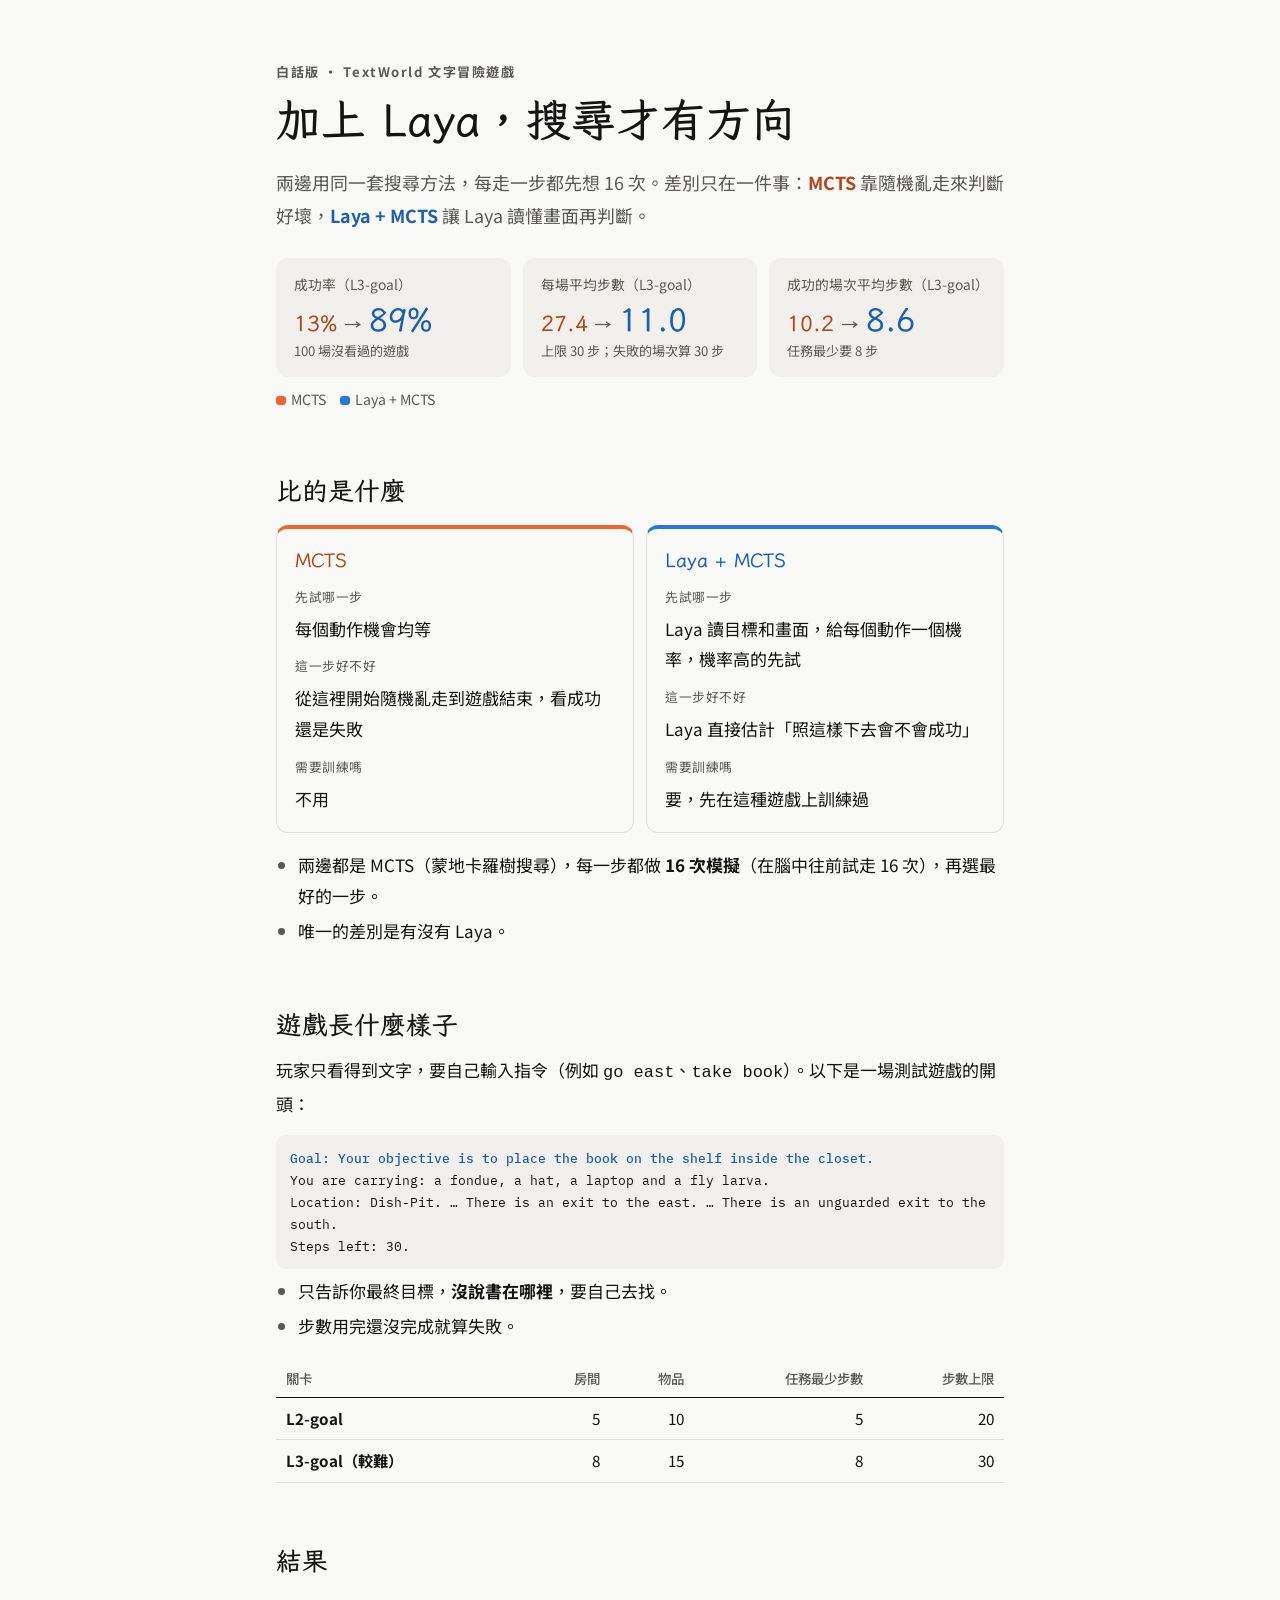
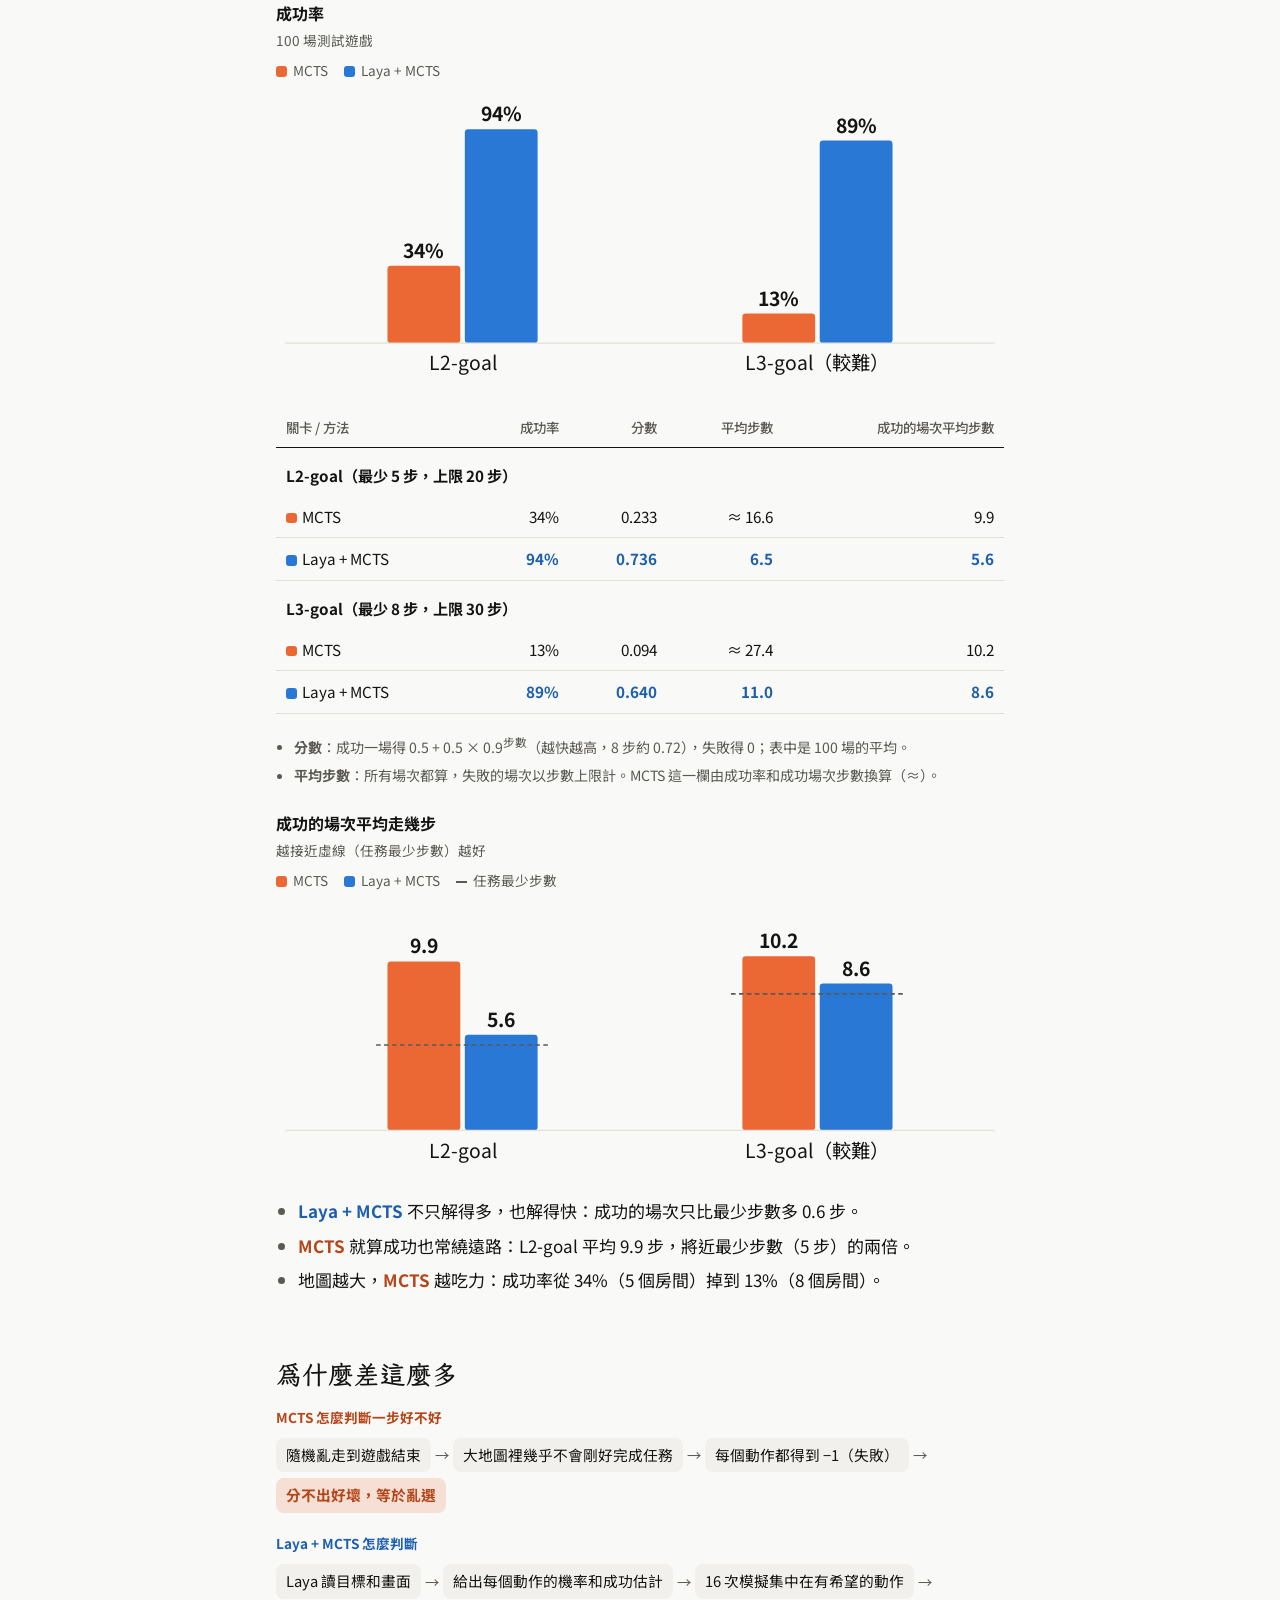
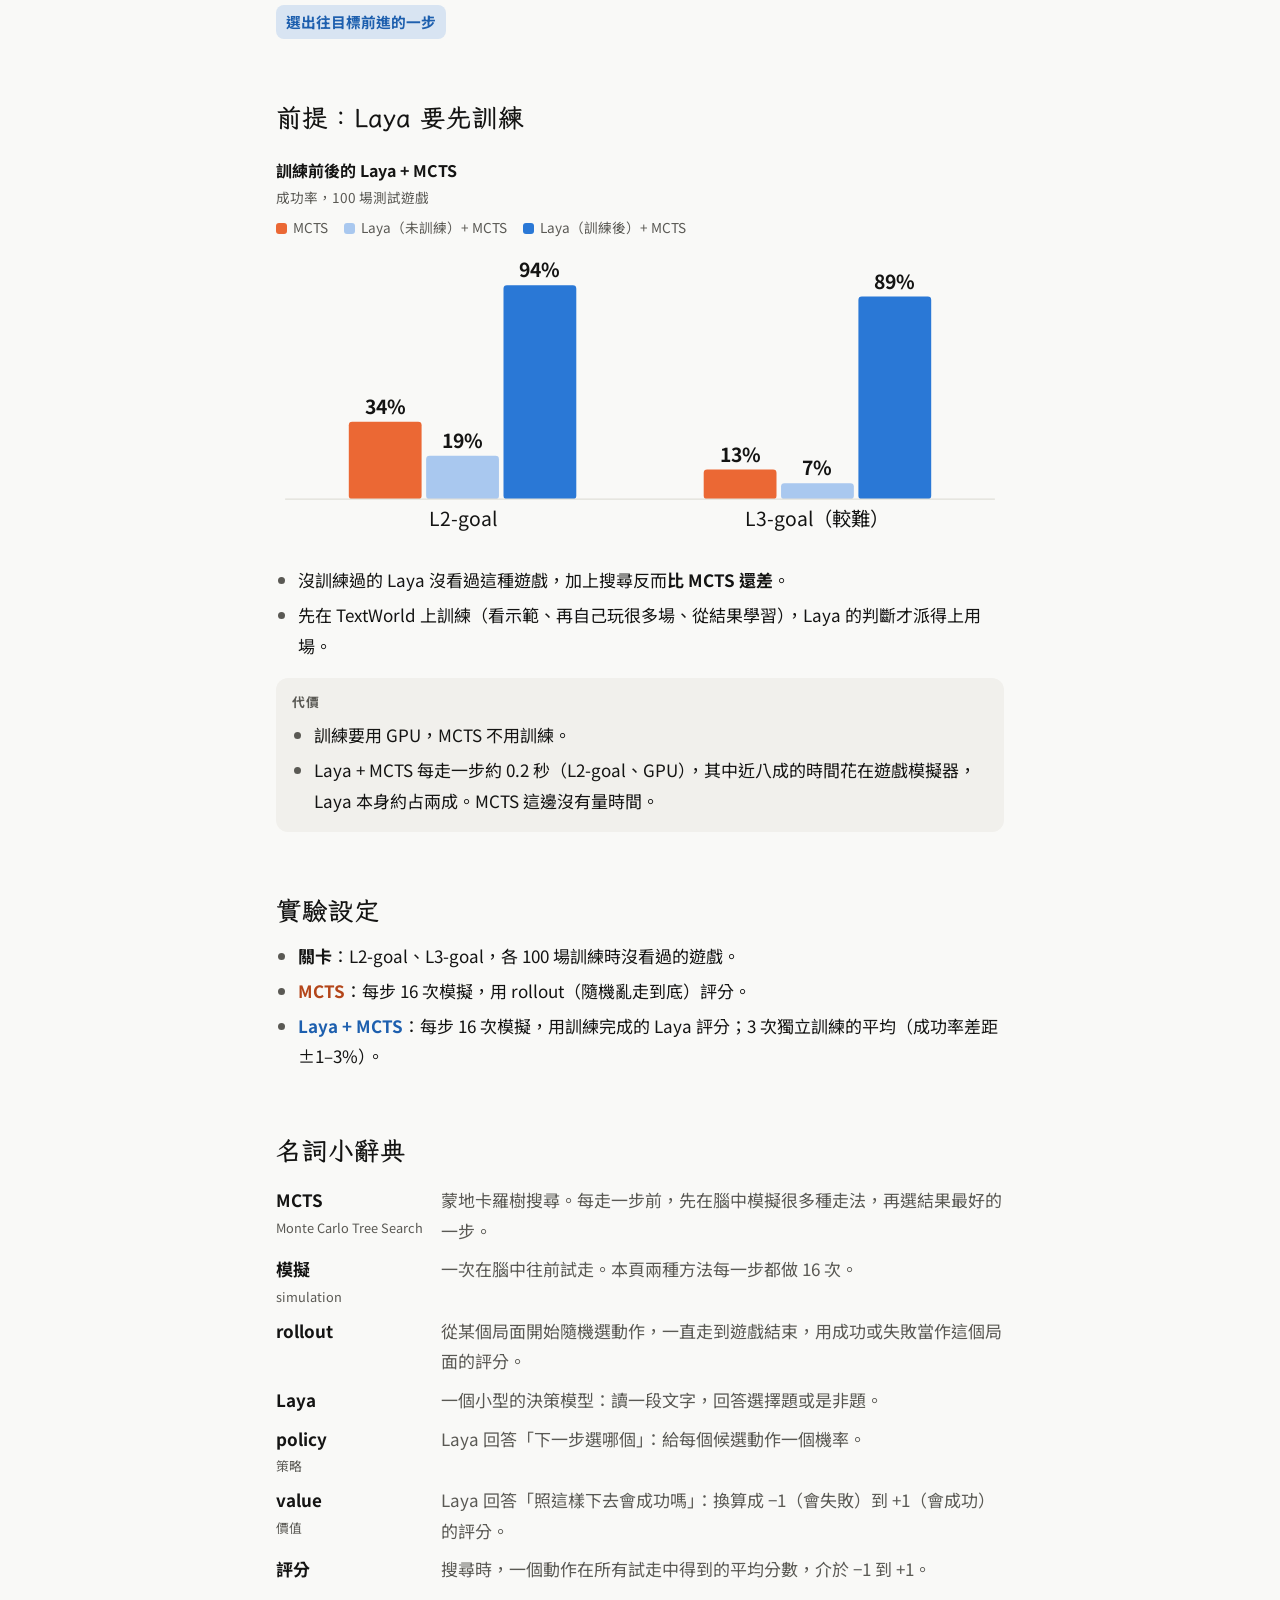
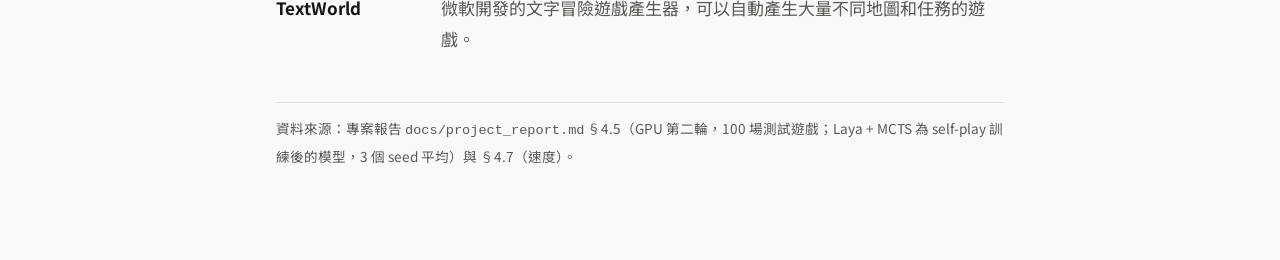
==== commit d6a1bf97: "Drop example-game sections from Laya vs MCTS report; add condensed docx version Co-Authored-By: Clau" ====
--- a/docs/report_laya_vs_mcts.html
+++ b/docs/report_laya_vs_mcts.html
@@ -101,30 +101,6 @@
 td.lvl { font-weight: 700; white-space: nowrap; }
 tr.l td.num { color: var(--laya-ink); font-weight: 700; }
 tr.grp td { border-bottom: none; padding-top: 14px; }
-.ok { color: var(--good); font-weight: 700; } .no { color: var(--muted); }
-
-/* visit table (inline bars) */
-.visits td { padding: 6px 8px; }
-.visits .act { min-width: 6.5em; }
-.visits .act small { color: var(--muted); font-family: var(--font-mono); font-size: .76rem; display: block; line-height: 1.3; }
-.visits tr.hit td.act { font-weight: 700; }
-.bar { display: flex; align-items: center; gap: 6px; }
-.bar i { display: block; height: 12px; border-radius: 3px; flex: none; }
-.bar.m i { background: var(--mcts); } .bar.l i { background: var(--laya); }
-.bar span { font-size: .82rem; color: var(--muted); white-space: nowrap; font-variant-numeric: tabular-nums; }
-.bar span b { color: var(--fg); }
-
-/* maps */
-.maps { display: grid; gap: 14px; grid-template-columns: repeat(auto-fit, minmax(17rem, 1fr)); margin: 1em 0; }
-.maps figure { margin: 0; border: 1px solid var(--line); border-radius: 12px; padding: 12px 12px 6px; min-width: 0; }
-.maps figcaption { font-weight: 700; font-size: .98rem; }
-.maps figcaption small { display: block; font-weight: 400; color: var(--muted); font-size: .84rem; }
-.maps svg { width: 100%; height: auto; display: block; }
-.maps text { font-family: var(--font-body); font-size: 13px; fill: var(--fg); }
-.maps text.tag { font-size: 11px; fill: var(--muted); }
-.maps text.cnt { font-size: 12px; font-weight: 700; }
-ol.moves { margin: .4em 0 1em; padding-left: 1.6em; }
-ol.moves li::marker { color: var(--laya-ink); font-weight: 700; }
 
 /* charts */
 .chart { margin: 1.2em 0 1.6em; }
@@ -259,68 +235,6 @@
     <span class="b end">選出往目標前進的一步</span>
   </div>
 
-  <h3>實際看一步：上面那場遊戲的第 1 步</h3>
-  <p class="small">表中是 16 次模擬各分給哪個動作（次數），以及該動作的評分（−1 = 會失敗，+1 = 會成功）。書在東邊的房間，所以「往東走」才對。</p>
-  <div class="tbl">
-    <table class="visits">
-      <thead><tr><th>候選動作</th><th><span class="dot m"></span>MCTS</th><th><span class="dot l"></span>Laya + MCTS</th></tr></thead>
-      <tbody id="visit-rows"></tbody>
-    </table>
-  </div>
-  <ul>
-    <li><span class="M">MCTS</span>：16 次平均分給 7 個動作，<b>全部 −1</b>，沒有任何線索。</li>
-    <li><span class="L">Laya + MCTS</span>：Laya 給「往東走」78% 的機率，13 次模擬都花在這裡，評分 +0.42。</li>
-    <li>整場 30 步裡，<span class="M">MCTS</span> 有 <b>22 步</b>是所有候選動作都得到 −1。</li>
-  </ul>
-</section>
-
-<section>
-  <h2>同一場遊戲，兩種走法</h2>
-  <p>目標：<b>把書放到衣帽間的架子上</b>。書在臥室的書櫃裡，玩家從洗碗間出發。</p>
-  <div class="maps">
-    <figure>
-      <figcaption class="L">Laya + MCTS：4 步完成<small>分數 0.83</small></figcaption>
-      <div id="map-laya"></div>
-    </figure>
-    <figure>
-      <figcaption class="M">MCTS：30 步用完，失敗<small>分數 0</small></figcaption>
-      <div id="map-mcts"></div>
-    </figure>
-  </div>
-  <div class="vs">
-    <div class="l">
-      <div class="name">Laya + MCTS 的 4 步</div>
-      <ol class="moves">
-        <li>往東走，到臥室</li>
-        <li>從書櫃拿書</li>
-        <li>往南走，到衣帽間</li>
-        <li>把書放到架子上 <span class="ok">✓</span></li>
-      </ol>
-      <p class="small">第 3 步 Laya 本來偏向往東（72%），但試過之後「往南」的評分較高（+0.62 對 +0.26），搜尋就改走往南。</p>
-    </div>
-    <div class="m">
-      <div class="name">MCTS 的 30 步</div>
-      <ul>
-        <li>第 1–7 步：把身上 4 樣東西一件件丟掉，在車庫、衣帽間之間進出</li>
-        <li>第 10 步：已經站在書旁邊，卻走開了（拿書的評分也是 −1）</li>
-        <li>第 14–30 步：在沙龍和地下室之間來回 17 次，直到步數用完</li>
-      </ul>
-    </div>
-  </div>
-
-  <h3>同一個模型的 4 場 L3-goal 遊戲</h3>
-  <div class="tbl">
-    <table>
-      <thead><tr><th>目標</th><th><span class="dot m"></span>MCTS</th><th><span class="dot l"></span>Laya + MCTS</th></tr></thead>
-      <tbody>
-        <tr><td>把書放到衣帽間的架子上</td><td class="no">失敗</td><td class="ok">4 步成功</td></tr>
-        <tr><td>撿起餐廳地上的打蛋器</td><td>7 步成功</td><td class="ok">3 步成功</td></tr>
-        <tr><td>用方形鑰匙打開方形箱子的鎖</td><td class="no">失敗</td><td class="ok">7 步成功</td></tr>
-        <tr><td>把詩丟在酒吧的地上</td><td class="no">失敗</td><td class="no">失敗</td></tr>
-      </tbody>
-    </table>
-  </div>
-  <p class="small">Laya + MCTS 也不是每場都會成功：最後一場兩邊都沒解出來。</p>
 </section>
 
 <section>
@@ -345,7 +259,6 @@
     <li><b>關卡</b>：L2-goal、L3-goal，各 100 場訓練時沒看過的遊戲。</li>
     <li><span class="M">MCTS</span>：每步 16 次模擬，用 rollout（隨機亂走到底）評分。</li>
     <li><span class="L">Laya + MCTS</span>：每步 16 次模擬，用訓練完成的 Laya 評分；3 次獨立訓練的平均（成功率差距 ±1–3%）。</li>
-    <li>「同一場遊戲」與「4 場遊戲」的例子來自 L3-goal 其中一次訓練的模型。</li>
   </ul>
 </section>
 
@@ -364,7 +277,7 @@
 </section>
 
 <footer>
-  資料來源：專案報告 <code>docs/project_report.md</code> §4.5（GPU 第二輪，100 場測試遊戲；Laya + MCTS 為 self-play 訓練後的模型，3 個 seed 平均）與 §4.7（速度）；單場範例來自 L3-goal control-s0 模型的搜尋視覺化。
+  資料來源：專案報告 <code>docs/project_report.md</code> §4.5（GPU 第二輪，100 場測試遊戲；Laya + MCTS 為 self-play 訓練後的模型，3 個 seed 平均）與 §4.7（速度）。
 </footer>
 </div>
 
@@ -424,53 +337,6 @@
   ],
 });
 
-// First decision of the example game (L3-goal, control-s0 checkpoint): visits out of 16 and mean score per action.
-const step1 = [
-  ["丟掉幼蟲", "drop fly larva", [3, -1], [0, null]],
-  ["丟掉起司鍋", "drop fondue", [3, -1], [1, 0.07]],
-  ["丟掉帽子", "drop hat", [2, -1], [0, null]],
-  ["丟掉筆電", "drop laptop", [2, -1], [0, null]],
-  ["吃掉起司鍋", "eat fondue", [2, -1], [1, -0.01]],
-  ["往東走（書在這邊）", "go east", [2, -1], [13, 0.42], true],
-  ["往南走", "go south", [2, -1], [1, -0.07]],
-];
-const sc = v => v == null ? "沒試" : (v > 0 ? "+" : v < 0 ? "−" : "") + Math.abs(v).toFixed(2);
-const cell = (k, [n, q]) => `<div class="bar ${k}"><i style="width:${n * 0.3}em"></i><span><b>${n}</b> 次 · ${sc(q)}</span></div>`;
-document.getElementById("visit-rows").innerHTML = step1.map(([zh, en, m, l, hit]) =>
-  `<tr class="${hit ? "hit" : ""}"><td class="act">${zh}<small>${en}</small></td><td>${cell("m", m)}</td><td>${cell("l", l)}</td></tr>`).join("");
-
-// Example-game map. North is up; each room sits on the game's own grid.
-const rooms = {
-  "cubicle": [1, 1, "小隔間"], "parlor": [2, 1, "會客室"],
-  "dish-pit": [0, 0, "洗碗間"], "bedchamber": [1, 0, "臥室"], "salon": [2, 0, "沙龍"],
-  "garage": [0, -1, "車庫"], "closet": [1, -1, "衣帽間"], "basement": [2, -1, "地下室"],
-};
-const edges = [["basement","closet"],["basement","salon"],["bedchamber","closet"],["bedchamber","dish-pit"],["bedchamber","salon"],["closet","garage"],["cubicle","parlor"],["dish-pit","garage"],["parlor","salon"]];
-const tags = { "dish-pit": "起點", "bedchamber": "書", "closet": "架子（終點）" };
-const CW = 112, CH = 84, RW = 84, RH = 40, OX = 14, OY = 10;
-const cx = r => OX + rooms[r][0] * CW + CW / 2, cy = r => OY + (1 - rooms[r][1]) * CH + CH / 2;
-function drawMap(id, path, color, counts, tagOv) {
-  const tg = Object.assign({}, tags, tagOv || {});
-  const W = OX * 2 + CW * 3, H = OY * 2 + CH * 3;
-  let s = `<svg viewBox="0 0 ${W} ${H}" role="img" aria-label="地圖與行走路線">`;
-  edges.forEach(([a, b]) => { s += `<line x1="${cx(a)}" y1="${cy(a)}" x2="${cx(b)}" y2="${cy(b)}" stroke="var(--line)" stroke-width="6" stroke-linecap="round"/>`; });
-  path.forEach(([a, b, w]) => { s += `<line x1="${cx(a)}" y1="${cy(a)}" x2="${cx(b)}" y2="${cy(b)}" stroke="var(${color})" stroke-width="${w}" stroke-linecap="round"/>`; });
-  Object.keys(rooms).forEach(r => {
-    const x = cx(r) - RW / 2, y = cy(r) - RH / 2, key = r in tg;
-    s += `<rect x="${x}" y="${y}" width="${RW}" height="${RH}" rx="8" fill="var(--bg)" stroke="${key ? "var(--fg)" : "var(--ctx)"}" stroke-width="${key ? 1.6 : 1}"/>`;
-    s += `<text x="${cx(r)}" y="${cy(r) + (r in tg ? -1 : 5)}" text-anchor="middle">${rooms[r][2]}</text>`;
-    if (r in tg) s += `<text class="tag" x="${cx(r)}" y="${cy(r) + 14}" text-anchor="middle">${tg[r]}</text>`;
-  });
-  (counts || []).forEach(([a, b, t, dx, dy]) => {
-    s += `<text class="cnt" x="${(cx(a) + cx(b)) / 2 + dx}" y="${(cy(a) + cy(b)) / 2 + dy}" text-anchor="middle" fill="var(${color === "--laya" ? "--laya-ink" : "--mcts-ink"})">${t}</text>`;
-  });
-  document.getElementById(id).innerHTML = s + "</svg>";
-}
-drawMap("map-laya", [["dish-pit", "bedchamber", 5], ["bedchamber", "closet", 5]], "--laya",
-  [["dish-pit", "bedchamber", "①", 0, -9], ["bedchamber", "closet", "③", 14, 4]],
-  { "bedchamber": "② 拿書", "closet": "④ 放上架子" });
-drawMap("map-mcts", [["dish-pit", "garage", 3], ["garage", "closet", 3], ["dish-pit", "bedchamber", 4], ["bedchamber", "salon", 3], ["salon", "basement", 9]], "--mcts",
-  [["dish-pit", "bedchamber", "×3", 0, -9], ["garage", "closet", "×2", 0, -9], ["dish-pit", "garage", "×2", -16, 4], ["salon", "basement", "×17", 22, 4]]);
 </script>
 
 </body>
